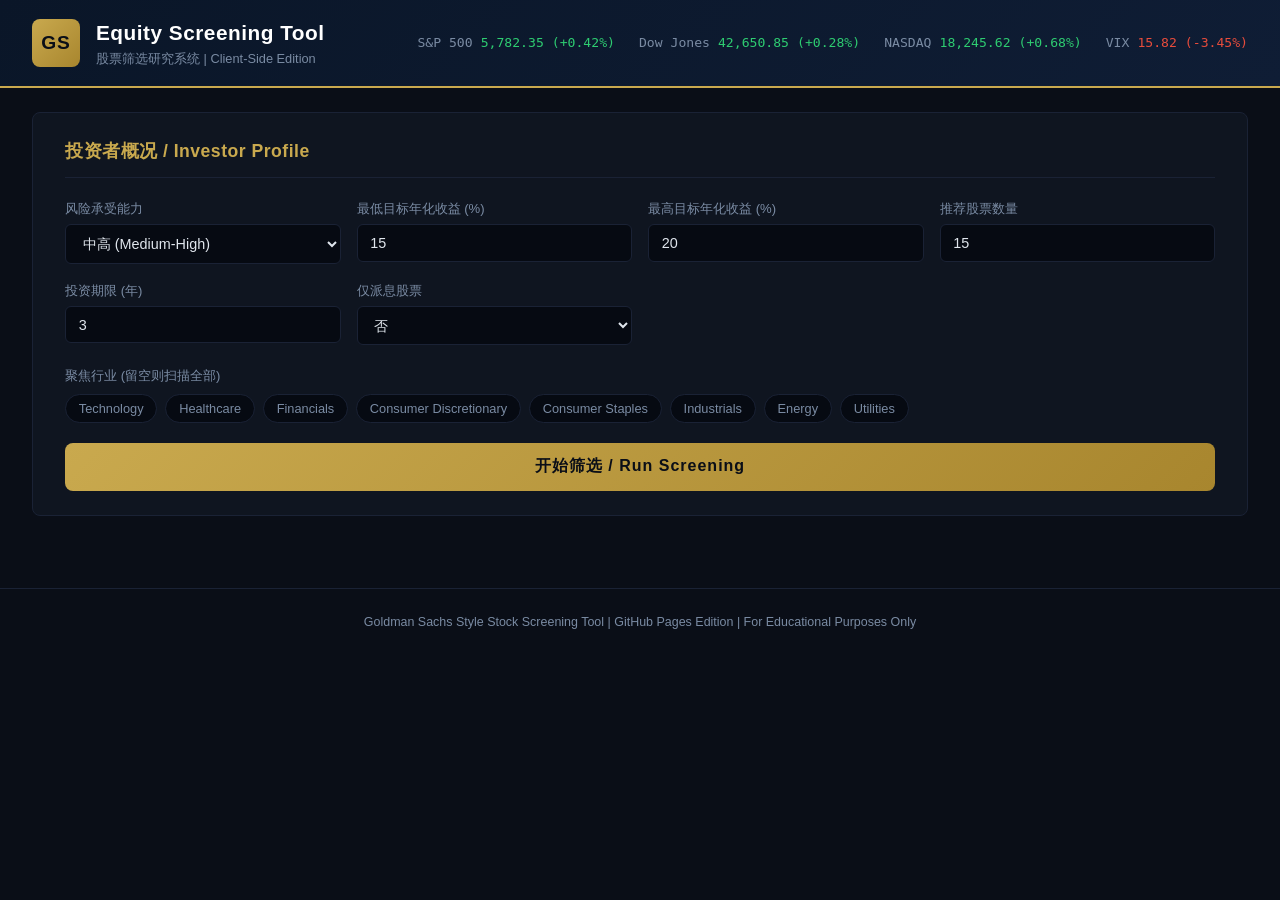
==== docs/index.html @ 36042ef0 "feat: add GitHub Pages static site for online deployment - Pure client-side stock screening (no back" ====
<!DOCTYPE html>
<html lang="zh-CN">
<head>
    <meta charset="UTF-8">
    <meta name="viewport" content="width=device-width, initial-scale=1.0">
    <title>Goldman Sachs Style - Stock Screening Tool</title>
    <link rel="stylesheet" href="css/style.css">
</head>
<body>
    <header class="gs-header">
        <div class="header-inner">
            <div class="logo-section">
                <div class="logo-icon">GS</div>
                <div>
                    <h1>Equity Screening Tool</h1>
                    <p class="subtitle">股票筛选研究系统 | Client-Side Edition</p>
                </div>
            </div>
            <div class="market-bar" id="marketBar"></div>
        </div>
    </header>
    <main class="container">
        <section class="panel screening-panel">
            <h2 class="panel-title">投资者概况 / Investor Profile</h2>
            <form id="screenForm">
                <div class="form-grid">
                    <div class="form-group">
                        <label>风险承受能力</label>
                        <select id="risk"><option value="low">低 (Low)</option><option value="medium-low">中低 (Medium-Low)</option><option value="medium">中等 (Medium)</option><option value="medium-high" selected>中高 (Medium-High)</option><option value="high">高 (High)</option></select>
                    </div>
                    <div class="form-group"><label>最低目标年化收益 (%)</label><input type="number" id="returnMin" value="15" min="1" max="100"></div>
                    <div class="form-group"><label>最高目标年化收益 (%)</label><input type="number" id="returnMax" value="20" min="1" max="100"></div>
                    <div class="form-group"><label>推荐股票数量</label><input type="number" id="top" value="15" min="1" max="25"></div>
                    <div class="form-group"><label>投资期限 (年)</label><input type="number" id="horizon" value="3" min="1" max="10"></div>
                    <div class="form-group"><label>仅派息股票</label><select id="requireDividend"><option value="false" selected>否</option><option value="true">是</option></select></div>
                </div>
                <div class="form-group sectors-group">
                    <label>聚焦行业 (留空则扫描全部)</label>
                    <div class="sector-tags" id="sectorTags">
                        <button type="button" class="sector-tag" data-sector="Technology">Technology</button>
                        <button type="button" class="sector-tag" data-sector="Healthcare">Healthcare</button>
                        <button type="button" class="sector-tag" data-sector="Financials">Financials</button>
                        <button type="button" class="sector-tag" data-sector="Consumer Discretionary">Consumer Discretionary</button>
                        <button type="button" class="sector-tag" data-sector="Consumer Staples">Consumer Staples</button>
                        <button type="button" class="sector-tag" data-sector="Industrials">Industrials</button>
                        <button type="button" class="sector-tag" data-sector="Energy">Energy</button>
                        <button type="button" class="sector-tag" data-sector="Utilities">Utilities</button>
                    </div>
                </div>
                <button type="submit" class="btn-primary" id="runBtn">
                    <span class="btn-text">开始筛选 / Run Screening</span>
                    <span class="btn-loading" style="display:none;">分析中...</span>
                </button>
            </form>
        </section>
        <section class="panel loading-panel" id="loadingPanel" style="display:none;">
            <div class="loading-content"><div class="spinner"></div><p id="loadingText">正在扫描市场数据...</p><div class="progress-bar"><div class="progress-fill" id="progressFill"></div></div></div>
        </section>
        <div id="resultsSection" style="display:none;">
            <section class="panel report-header-panel">
                <div class="report-badge">CONFIDENTIAL</div>
                <h2>股票筛选研究报告</h2><p class="report-subtitle">EQUITY SCREENING REPORT</p>
                <div class="report-meta" id="reportMeta"></div>
            </section>
            <section class="panel"><h2 class="panel-title">执行摘要 / Executive Summary</h2><div class="summary-cards" id="summaryCards"></div><div class="top3-list" id="top3List"></div></section>
            <section class="panel"><h2 class="panel-title">综合汇总表 / Screening Summary</h2><div class="table-wrapper"><table class="gs-table" id="summaryTable"><thead><tr><th>#</th><th>代码</th><th>公司名称</th><th>行业</th><th>现价($)</th><th>综合分</th><th>推荐</th><th>风险</th><th>上行%</th><th>护城河</th></tr></thead><tbody></tbody></table></div></section>
            <section class="panel">
                <div class="tabs">
                    <button class="tab active" data-tab="peTab">P/E 估值</button><button class="tab" data-tab="growthTab">收入增长</button><button class="tab" data-tab="debtTab">债务健康</button><button class="tab" data-tab="dividendTab">股息分析</button><button class="tab" data-tab="moatTab">竞争护城河</button><button class="tab" data-tab="targetTab">目标价</button><button class="tab" data-tab="riskTab">风险评级</button><button class="tab" data-tab="entryTab">入场/止损</button>
                </div>
                <div class="tab-content active" id="peTab"><div class="table-wrapper"><table class="gs-table" id="peTable"><thead><tr><th>代码</th><th>当前P/E</th><th>远期P/E</th><th>行业均值</th><th>溢价/折价</th><th>估值判断</th></tr></thead><tbody></tbody></table></div></div>
                <div class="tab-content" id="growthTab"><div class="table-wrapper"><table class="gs-table" id="growthTable"><thead><tr><th>代码</th><th>5年CAGR</th><th>增长趋势</th><th>近年收入趋势</th></tr></thead><tbody></tbody></table></div></div>
                <div class="tab-content" id="debtTab"><div class="table-wrapper"><table class="gs-table" id="debtTable"><thead><tr><th>代码</th><th>债务/权益比</th><th>健康状态</th><th>健康分数</th><th>流动比率</th></tr></thead><tbody></tbody></table></div></div>
                <div class="tab-content" id="dividendTab"><div class="table-wrapper"><table class="gs-table" id="dividendTable"><thead><tr><th>代码</th><th>股息率</th><th>派息比率</th><th>可持续性</th><th>可持续分数</th></tr></thead><tbody></tbody></table></div></div>
                <div class="tab-content" id="moatTab"><div class="table-wrapper"><table class="gs-table" id="moatTable"><thead><tr><th>代码</th><th>护城河</th><th>综合分</th><th>品牌</th><th>转换成本</th><th>网络效应</th><th>成本优势</th><th>市场主导</th></tr></thead><tbody></tbody></table></div></div>
                <div class="tab-content" id="targetTab"><div class="table-wrapper"><table class="gs-table" id="targetTable"><thead><tr><th>代码</th><th>现价($)</th><th>看跌目标</th><th>基准目标</th><th>看涨目标</th><th>下行风险</th><th>上行空间</th></tr></thead><tbody></tbody></table></div></div>
                <div class="tab-content" id="riskTab"><div class="table-wrapper"><table class="gs-table" id="riskTable"><thead><tr><th>代码</th><th>风险评分</th><th>风险等级</th><th>Beta</th><th>主要风险因素</th></tr></thead><tbody></tbody></table></div></div>
                <div class="tab-content" id="entryTab"><div class="table-wrapper"><table class="gs-table" id="entryTable"><thead><tr><th>代码</th><th>现价($)</th><th>入场低价</th><th>入场高价</th><th>止损价</th><th>止损幅度</th></tr></thead><tbody></tbody></table></div></div>
            </section>
            <section class="panel" id="stockDetailSection" style="display:none;"><h2 class="panel-title">个股详细分析 / Stock Detail</h2><div id="stockDetail"></div></section>
            <section class="panel"><h2 class="panel-title">行业配置 / Sector Allocation</h2><div id="sectorAllocation" class="sector-alloc"></div></section>
            <section class="panel disclaimer-panel"><h3>免责声明 / Disclaimer</h3><p>本报告仅供参考，不构成任何投资建议。所有数据来源于公开市场信息，分析结果基于量化模型，可能存在偏差。投资者应根据自身情况做出独立判断，并承担相应投资风险。过往表现不代表未来收益。</p><p>This report is for informational purposes only and does not constitute investment advice. Past performance is not indicative of future results.</p></section>
        </div>
    </main>
    <footer class="gs-footer"><p>Goldman Sachs Style Stock Screening Tool | GitHub Pages Edition | For Educational Purposes Only</p></footer>
    <script src="js/data.js"></script>
    <script src="js/analyzer.js"></script>
    <script src="js/app.js"></script>
</body>
</html>
---- docs/css/style.css ----
/* Goldman Sachs Style - Professional Dark Theme */
:root {
    --gs-blue: #6ba3d6;
    --gs-gold: #c9a94e;
    --gs-dark: #0a0e17;
    --gs-darker: #060a12;
    --gs-panel: #0f1520;
    --gs-panel-border: #1a2235;
    --gs-text: #e0e6ed;
    --gs-text-dim: #7a8ba3;
    --gs-green: #2ecc71;
    --gs-red: #e74c3c;
    --gs-yellow: #f1c40f;
    --gs-orange: #e67e22;
    --font: 'Segoe UI', -apple-system, BlinkMacSystemFont, sans-serif;
    --font-mono: 'SF Mono', 'Fira Code', 'Consolas', monospace;
}

* { margin: 0; padding: 0; box-sizing: border-box; }

body {
    font-family: var(--font);
    background: var(--gs-dark);
    color: var(--gs-text);
    line-height: 1.6;
    min-height: 100vh;
}

/* Header */
.gs-header {
    background: linear-gradient(135deg, #0a1628 0%, #0f1d35 100%);
    border-bottom: 2px solid var(--gs-gold);
    padding: 0 2rem;
    position: sticky;
    top: 0;
    z-index: 100;
}
.header-inner {
    max-width: 1400px;
    margin: 0 auto;
    display: flex;
    justify-content: space-between;
    align-items: center;
    padding: 1rem 0;
}
.logo-section { display: flex; align-items: center; gap: 1rem; }
.logo-icon {
    width: 48px; height: 48px;
    background: linear-gradient(135deg, var(--gs-gold), #a8862e);
    border-radius: 8px;
    display: flex; align-items: center; justify-content: center;
    font-weight: 800; font-size: 1.2rem; color: #0a0e17;
    letter-spacing: 1px;
}
.gs-header h1 { font-size: 1.3rem; color: #fff; font-weight: 600; letter-spacing: 0.5px; }
.subtitle { font-size: 0.8rem; color: var(--gs-text-dim); }
.market-bar { display: flex; gap: 1.5rem; font-size: 0.82rem; font-family: var(--font-mono); }
.market-item { display: flex; gap: 0.5rem; align-items: center; }
.market-item .name { color: var(--gs-text-dim); }
.market-item .positive { color: var(--gs-green); }
.market-item .negative { color: var(--gs-red); }

/* Container */
.container { max-width: 1400px; margin: 0 auto; padding: 1.5rem 2rem 3rem; }

/* Panels */
.panel {
    background: var(--gs-panel);
    border: 1px solid var(--gs-panel-border);
    border-radius: 8px;
    padding: 1.5rem 2rem;
    margin-bottom: 1.5rem;
}
.panel-title {
    font-size: 1.1rem; font-weight: 600; color: var(--gs-gold);
    border-bottom: 1px solid var(--gs-panel-border);
    padding-bottom: 0.75rem; margin-bottom: 1.25rem;
    letter-spacing: 0.5px;
}

/* Form */
.form-grid {
    display: grid;
    grid-template-columns: repeat(auto-fill, minmax(220px, 1fr));
    gap: 1rem;
    margin-bottom: 1.25rem;
}
.form-group label {
    display: block; font-size: 0.82rem; color: var(--gs-text-dim);
    margin-bottom: 0.35rem; font-weight: 500;
}
.form-group select, .form-group input {
    width: 100%; padding: 0.6rem 0.8rem;
    background: var(--gs-darker); border: 1px solid var(--gs-panel-border);
    border-radius: 6px; color: var(--gs-text); font-size: 0.9rem;
    font-family: var(--font);
    transition: border-color 0.2s;
}
.form-group select:focus, .form-group input:focus {
    outline: none; border-color: var(--gs-blue);
}
.sectors-group { margin-bottom: 1.25rem; }
.sector-tags { display: flex; flex-wrap: wrap; gap: 0.5rem; margin-top: 0.5rem; }
.sector-tag {
    padding: 0.35rem 0.8rem; border-radius: 20px;
    background: var(--gs-darker); border: 1px solid var(--gs-panel-border);
    color: var(--gs-text-dim); cursor: pointer; font-size: 0.8rem;
    transition: all 0.2s; font-family: var(--font);
}
.sector-tag:hover { border-color: var(--gs-blue); color: var(--gs-blue); }
.sector-tag.active {
    background: rgba(107, 163, 214, 0.15); border-color: var(--gs-blue);
    color: var(--gs-blue); font-weight: 600;
}

/* Button */
.btn-primary {
    display: block; width: 100%; padding: 0.85rem;
    background: linear-gradient(135deg, var(--gs-gold), #a8862e);
    border: none; border-radius: 8px; color: #0a0e17;
    font-size: 1rem; font-weight: 700; cursor: pointer;
    letter-spacing: 1px; transition: all 0.3s;
    font-family: var(--font);
}
.btn-primary:hover { transform: translateY(-1px); box-shadow: 0 4px 20px rgba(201,169,78,0.3); }
.btn-primary:disabled { opacity: 0.6; cursor: not-allowed; transform: none; }

/* Loading */
.loading-panel { text-align: center; padding: 3rem; }
.spinner {
    width: 48px; height: 48px; margin: 0 auto 1.5rem;
    border: 3px solid var(--gs-panel-border); border-top-color: var(--gs-gold);
    border-radius: 50%; animation: spin 1s linear infinite;
}
@keyframes spin { to { transform: rotate(360deg); } }
.progress-bar {
    width: 300px; height: 4px; background: var(--gs-darker);
    border-radius: 4px; margin: 1rem auto 0; overflow: hidden;
}
.progress-fill {
    height: 100%; background: var(--gs-gold); border-radius: 4px;
    width: 0%; transition: width 0.5s;
}

/* Report Header */
.report-header-panel { text-align: center; position: relative; padding: 2rem; }
.report-badge {
    position: absolute; top: 1rem; right: 1.5rem;
    background: rgba(231, 76, 60, 0.15); color: var(--gs-red);
    padding: 0.25rem 0.75rem; border-radius: 4px; font-size: 0.72rem;
    font-weight: 700; letter-spacing: 1.5px; border: 1px solid rgba(231,76,60,0.3);
}
.report-header-panel h2 { font-size: 1.5rem; color: #fff; margin-bottom: 0.25rem; }
.report-subtitle { color: var(--gs-text-dim); font-size: 0.9rem; margin-bottom: 1.25rem; }
.report-meta {
    display: flex; justify-content: center; gap: 2rem; flex-wrap: wrap;
    font-size: 0.85rem; color: var(--gs-text-dim);
}
.report-meta span { display: flex; align-items: center; gap: 0.4rem; }
.report-meta .label { color: var(--gs-text-dim); }
.report-meta .value { color: var(--gs-text); font-weight: 600; }

/* Summary Cards */
.summary-cards {
    display: grid; grid-template-columns: repeat(auto-fit, minmax(180px, 1fr));
    gap: 1rem; margin-bottom: 1.5rem;
}
.summary-card {
    background: var(--gs-darker); border: 1px solid var(--gs-panel-border);
    border-radius: 8px; padding: 1.2rem; text-align: center;
}
.summary-card .card-value {
    font-size: 1.8rem; font-weight: 700; font-family: var(--font-mono);
    margin-bottom: 0.25rem;
}
.summary-card .card-label { font-size: 0.78rem; color: var(--gs-text-dim); }
.card-value.score { color: var(--gs-blue); }
.card-value.risk { color: var(--gs-yellow); }
.card-value.upside { color: var(--gs-green); }
.card-value.count { color: var(--gs-gold); }

.top3-list { margin-top: 1rem; }
.top3-item {
    display: flex; align-items: center; gap: 1rem;
    padding: 0.75rem 1rem; background: var(--gs-darker);
    border-radius: 6px; margin-bottom: 0.5rem;
    border-left: 3px solid var(--gs-gold);
}
.top3-rank {
    font-size: 1.4rem; font-weight: 800; color: var(--gs-gold);
    width: 2rem; text-align: center;
}
.top3-ticker { font-weight: 700; color: var(--gs-blue); font-family: var(--font-mono); min-width: 60px; }
.top3-name { color: var(--gs-text-dim); flex: 1; }
.top3-score { font-weight: 700; font-family: var(--font-mono); }
.top3-rec {
    padding: 0.2rem 0.6rem; border-radius: 4px; font-size: 0.78rem; font-weight: 600;
}
.rec-strong { background: rgba(46,204,113,0.15); color: var(--gs-green); }
.rec-buy { background: rgba(107,163,214,0.15); color: var(--gs-blue); }
.rec-hold { background: rgba(241,196,15,0.15); color: var(--gs-yellow); }
.rec-caution { background: rgba(230,126,34,0.15); color: var(--gs-orange); }
.rec-sell { background: rgba(231,76,60,0.15); color: var(--gs-red); }

/* Tables */
.table-wrapper { overflow-x: auto; }
.gs-table {
    width: 100%; border-collapse: collapse; font-size: 0.85rem;
    font-family: var(--font-mono);
}
.gs-table th {
    background: var(--gs-darker); color: var(--gs-gold);
    padding: 0.7rem 0.8rem; text-align: left; font-weight: 600;
    font-size: 0.78rem; letter-spacing: 0.5px;
    border-bottom: 2px solid var(--gs-panel-border);
    white-space: nowrap;
}
.gs-table td {
    padding: 0.6rem 0.8rem; border-bottom: 1px solid var(--gs-panel-border);
    white-space: nowrap;
}
.gs-table tbody tr { transition: background 0.15s; cursor: pointer; }
.gs-table tbody tr:hover { background: rgba(107,163,214,0.08); }
.positive { color: var(--gs-green); }
.negative { color: var(--gs-red); }
.neutral { color: var(--gs-yellow); }
.dim { color: var(--gs-text-dim); }

/* Score bar */
.score-bar {
    display: inline-flex; align-items: center; gap: 0.5rem;
}
.score-bar-bg {
    width: 60px; height: 6px; background: var(--gs-darker);
    border-radius: 3px; overflow: hidden; display: inline-block;
}
.score-bar-fill { height: 100%; border-radius: 3px; transition: width 0.5s; }

/* Moat badge */
.moat-badge {
    padding: 0.15rem 0.5rem; border-radius: 4px; font-size: 0.78rem; font-weight: 600;
}
.moat-strong { background: rgba(46,204,113,0.15); color: var(--gs-green); }
.moat-moderate { background: rgba(241,196,15,0.15); color: var(--gs-yellow); }
.moat-weak { background: rgba(231,76,60,0.15); color: var(--gs-red); }

/* Tabs */
.tabs {
    display: flex; flex-wrap: wrap; gap: 0.25rem;
    border-bottom: 2px solid var(--gs-panel-border);
    margin-bottom: 1.25rem;
}
.tab {
    padding: 0.6rem 1rem; background: none; border: none;
    color: var(--gs-text-dim); cursor: pointer; font-size: 0.82rem;
    font-weight: 500; border-bottom: 2px solid transparent;
    margin-bottom: -2px; transition: all 0.2s;
    font-family: var(--font);
}
.tab:hover { color: var(--gs-text); }
.tab.active { color: var(--gs-gold); border-bottom-color: var(--gs-gold); font-weight: 600; }
.tab-content { display: none; }
.tab-content.active { display: block; }

/* Sector Allocation */
.sector-alloc { display: grid; gap: 0.6rem; }
.alloc-row {
    display: flex; align-items: center; gap: 1rem;
    padding: 0.4rem 0;
}
.alloc-label { min-width: 180px; font-size: 0.85rem; }
.alloc-bar-bg {
    flex: 1; height: 22px; background: var(--gs-darker);
    border-radius: 4px; overflow: hidden; position: relative;
}
.alloc-bar-fill {
    height: 100%; border-radius: 4px;
    background: linear-gradient(90deg, var(--gs-blue), rgba(107,163,214,0.5));
    transition: width 0.8s ease;
}
.alloc-pct {
    min-width: 50px; text-align: right; font-family: var(--font-mono);
    font-size: 0.85rem; color: var(--gs-text-dim);
}

/* Stock detail */
.detail-grid {
    display: grid; grid-template-columns: repeat(auto-fit, minmax(300px, 1fr));
    gap: 1.25rem;
}
.detail-section {
    background: var(--gs-darker); border-radius: 8px; padding: 1.25rem;
    border: 1px solid var(--gs-panel-border);
}
.detail-section h4 {
    color: var(--gs-gold); font-size: 0.9rem; margin-bottom: 0.75rem;
    border-bottom: 1px solid var(--gs-panel-border); padding-bottom: 0.5rem;
}
.detail-row {
    display: flex; justify-content: space-between;
    padding: 0.3rem 0; font-size: 0.85rem;
}
.detail-row .label { color: var(--gs-text-dim); }
.detail-row .value { font-weight: 600; font-family: var(--font-mono); }
.detail-close {
    float: right; background: none; border: 1px solid var(--gs-panel-border);
    color: var(--gs-text-dim); padding: 0.3rem 0.8rem; border-radius: 4px;
    cursor: pointer; font-family: var(--font); transition: all 0.2s;
}
.detail-close:hover { border-color: var(--gs-red); color: var(--gs-red); }

/* Disclaimer */
.disclaimer-panel {
    font-size: 0.8rem; color: var(--gs-text-dim); line-height: 1.8;
    border-top: 2px solid var(--gs-gold);
}
.disclaimer-panel h3 { color: var(--gs-text-dim); font-size: 0.85rem; margin-bottom: 0.75rem; }

/* Footer */
.gs-footer {
    text-align: center; padding: 1.5rem; color: var(--gs-text-dim);
    font-size: 0.78rem; border-top: 1px solid var(--gs-panel-border);
}

/* Responsive */
@media (max-width: 768px) {
    .container { padding: 1rem; }
    .header-inner { flex-direction: column; gap: 0.75rem; }
    .market-bar { flex-wrap: wrap; justify-content: center; }
    .form-grid { grid-template-columns: 1fr 1fr; }
    .report-meta { flex-direction: column; gap: 0.5rem; }
    .tabs { overflow-x: auto; flex-wrap: nowrap; }
    .tab { white-space: nowrap; }
}

@media (max-width: 480px) {
    .form-grid { grid-template-columns: 1fr; }
}
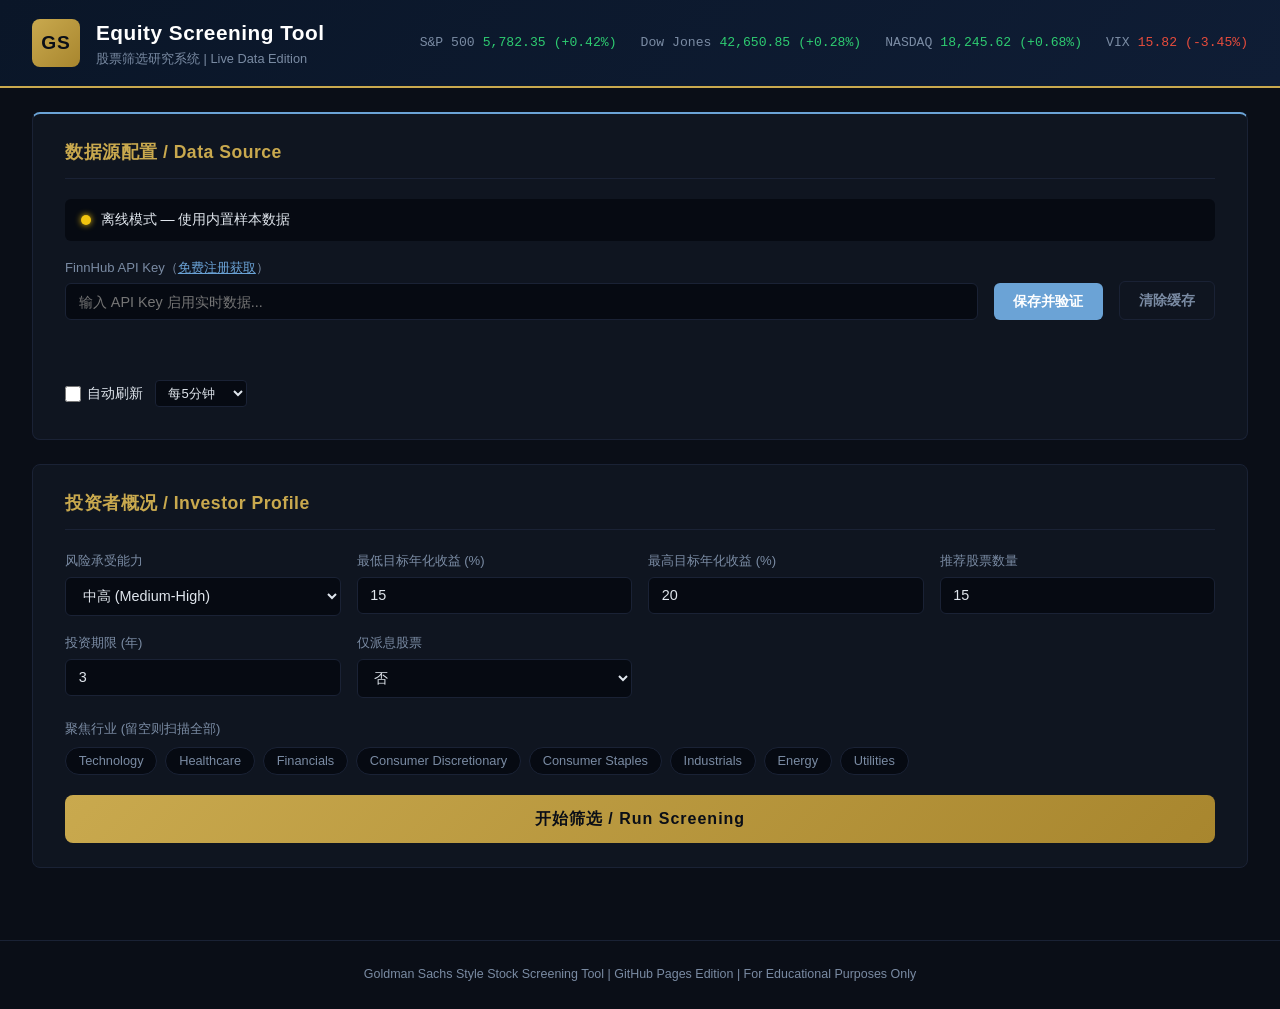
==== commit 9f65c514: "feat: add real-time data support via FinnHub API with auto-refresh Integrate FinnHub API for live st" ====
--- a/docs/index.html
+++ b/docs/index.html
@@ -13,13 +13,50 @@
                 <div class="logo-icon">GS</div>
                 <div>
                     <h1>Equity Screening Tool</h1>
-                    <p class="subtitle">股票筛选研究系统 | Client-Side Edition</p>
+                    <p class="subtitle">股票筛选研究系统 | Live Data Edition</p>
                 </div>
             </div>
             <div class="market-bar" id="marketBar"></div>
         </div>
     </header>
     <main class="container">
+        <!-- Data Source Configuration -->
+        <section class="panel data-source-panel">
+            <h2 class="panel-title">数据源配置 / Data Source</h2>
+            <div class="data-source-status" id="dataSourceStatus">
+                <span class="status-dot offline"></span>
+                <span id="dataStatusText">离线模式 — 使用内置样本数据</span>
+                <span class="last-update" id="lastUpdateTime"></span>
+            </div>
+            <div class="api-key-section">
+                <div class="form-grid" style="grid-template-columns: 1fr auto auto;">
+                    <div class="form-group">
+                        <label>FinnHub API Key（<a href="https://finnhub.io/register" target="_blank" style="color:var(--gs-blue)">免费注册获取</a>）</label>
+                        <input type="password" id="apiKeyInput" placeholder="输入 API Key 启用实时数据..." value="">
+                    </div>
+                    <div class="form-group" style="align-self:end">
+                        <button type="button" class="btn-secondary" id="saveKeyBtn">保存并验证</button>
+                    </div>
+                    <div class="form-group" style="align-self:end">
+                        <button type="button" class="btn-secondary btn-outline" id="clearCacheBtn">清除缓存</button>
+                    </div>
+                </div>
+                <div id="keyValidation" class="key-validation"></div>
+            </div>
+            <div class="refresh-controls">
+                <label class="toggle-label">
+                    <input type="checkbox" id="autoRefreshToggle"> 自动刷新
+                </label>
+                <select id="refreshInterval" style="width:auto;padding:4px 8px;font-size:0.82rem;background:var(--gs-darker);border:1px solid var(--gs-panel-border);border-radius:4px;color:var(--gs-text);">
+                    <option value="60">每1分钟</option>
+                    <option value="300" selected>每5分钟</option>
+                    <option value="600">每10分钟</option>
+                    <option value="1800">每30分钟</option>
+                </select>
+                <span class="dim" style="font-size:0.78rem;margin-left:0.5rem" id="refreshCountdown"></span>
+            </div>
+        </section>
+
         <section class="panel screening-panel">
             <h2 class="panel-title">投资者概况 / Investor Profile</h2>
             <form id="screenForm">
@@ -84,6 +121,7 @@
     </main>
     <footer class="gs-footer"><p>Goldman Sachs Style Stock Screening Tool | GitHub Pages Edition | For Educational Purposes Only</p></footer>
     <script src="js/data.js"></script>
+    <script src="js/live_data.js"></script>
     <script src="js/analyzer.js"></script>
     <script src="js/app.js"></script>
 </body>
--- a/docs/css/style.css
+++ b/docs/css/style.css
@@ -336,3 +336,64 @@
 @media (max-width: 480px) {
     .form-grid { grid-template-columns: 1fr; }
 }
+
+/* Data Source Panel */
+.data-source-panel { border-top: 2px solid var(--gs-blue); }
+.data-source-status {
+    display: flex; align-items: center; gap: 0.6rem;
+    padding: 0.6rem 1rem; background: var(--gs-darker);
+    border-radius: 6px; margin-bottom: 1rem; font-size: 0.88rem;
+}
+.status-dot {
+    width: 10px; height: 10px; border-radius: 50%;
+    display: inline-block; flex-shrink: 0;
+}
+.status-dot.online { background: var(--gs-green); box-shadow: 0 0 6px var(--gs-green); }
+.status-dot.offline { background: var(--gs-yellow); box-shadow: 0 0 6px var(--gs-yellow); }
+.status-dot.error { background: var(--gs-red); box-shadow: 0 0 6px var(--gs-red); }
+.status-dot.loading { background: var(--gs-blue); animation: pulse 1s infinite; }
+@keyframes pulse { 0%,100% { opacity:1; } 50% { opacity:0.4; } }
+.last-update { margin-left: auto; font-size: 0.78rem; color: var(--gs-text-dim); font-family: var(--font-mono); }
+
+.api-key-section { margin-bottom: 1rem; }
+.btn-secondary {
+    padding: 0.6rem 1.2rem; background: var(--gs-blue);
+    border: none; border-radius: 6px; color: #fff;
+    font-size: 0.85rem; font-weight: 600; cursor: pointer;
+    font-family: var(--font); transition: all 0.2s;
+}
+.btn-secondary:hover { background: #5a92c5; }
+.btn-secondary.btn-outline {
+    background: transparent; border: 1px solid var(--gs-panel-border);
+    color: var(--gs-text-dim);
+}
+.btn-secondary.btn-outline:hover { border-color: var(--gs-red); color: var(--gs-red); }
+
+.key-validation {
+    margin-top: 0.5rem; font-size: 0.82rem; min-height: 1.2em;
+}
+.key-validation.valid { color: var(--gs-green); }
+.key-validation.invalid { color: var(--gs-red); }
+.key-validation.checking { color: var(--gs-blue); }
+
+.refresh-controls {
+    display: flex; align-items: center; gap: 0.75rem;
+    padding: 0.5rem 0; font-size: 0.85rem;
+}
+.toggle-label {
+    display: flex; align-items: center; gap: 0.4rem;
+    cursor: pointer; user-select: none;
+}
+.toggle-label input[type="checkbox"] {
+    accent-color: var(--gs-gold); width: 16px; height: 16px; cursor: pointer;
+}
+
+/* Live data badge on table rows */
+.live-badge {
+    display: inline-block; font-size: 0.65rem; padding: 1px 5px;
+    border-radius: 3px; font-weight: 700; letter-spacing: 0.5px;
+    vertical-align: middle; margin-left: 4px;
+}
+.live-badge.live { background: rgba(46,204,113,0.15); color: var(--gs-green); }
+.live-badge.cached { background: rgba(107,163,214,0.15); color: var(--gs-blue); }
+.live-badge.sample { background: rgba(241,196,15,0.15); color: var(--gs-yellow); }
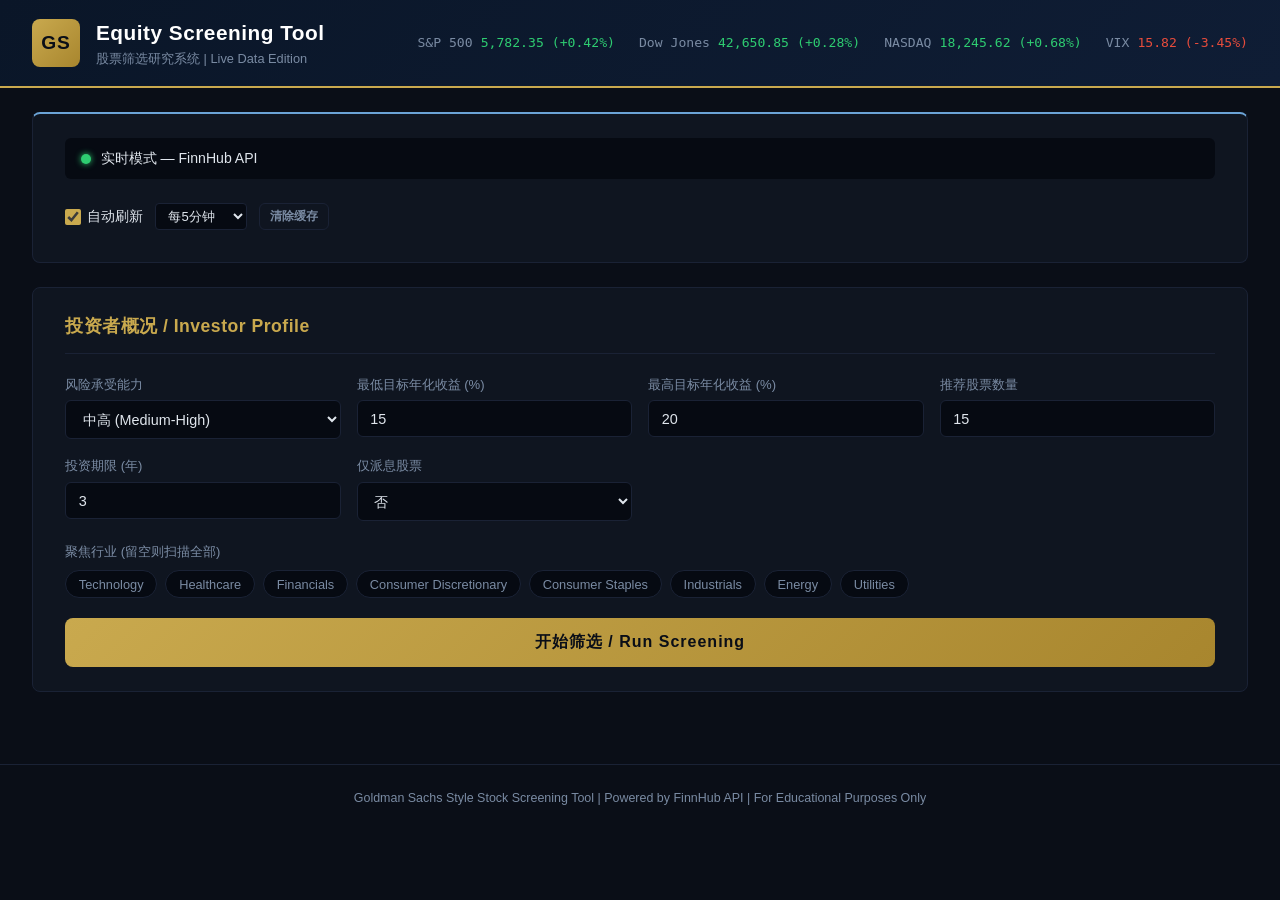
==== commit 593f45a8: "feat: embed FinnHub API key and add OpenBB-inspired analysis modules - Embed API key directly, remov" ====
--- a/docs/index.html
+++ b/docs/index.html
@@ -20,39 +20,23 @@
         </div>
     </header>
     <main class="container">
-        <!-- Data Source Configuration -->
+        <!-- Data Status Bar -->
         <section class="panel data-source-panel">
-            <h2 class="panel-title">数据源配置 / Data Source</h2>
             <div class="data-source-status" id="dataSourceStatus">
-                <span class="status-dot offline"></span>
-                <span id="dataStatusText">离线模式 — 使用内置样本数据</span>
+                <span class="status-dot online"></span>
+                <span id="dataStatusText">实时模式 — FinnHub API</span>
                 <span class="last-update" id="lastUpdateTime"></span>
-            </div>
-            <div class="api-key-section">
-                <div class="form-grid" style="grid-template-columns: 1fr auto auto;">
-                    <div class="form-group">
-                        <label>FinnHub API Key（<a href="https://finnhub.io/register" target="_blank" style="color:var(--gs-blue)">免费注册获取</a>）</label>
-                        <input type="password" id="apiKeyInput" placeholder="输入 API Key 启用实时数据..." value="">
-                    </div>
-                    <div class="form-group" style="align-self:end">
-                        <button type="button" class="btn-secondary" id="saveKeyBtn">保存并验证</button>
-                    </div>
-                    <div class="form-group" style="align-self:end">
-                        <button type="button" class="btn-secondary btn-outline" id="clearCacheBtn">清除缓存</button>
-                    </div>
-                </div>
-                <div id="keyValidation" class="key-validation"></div>
             </div>
             <div class="refresh-controls">
                 <label class="toggle-label">
-                    <input type="checkbox" id="autoRefreshToggle"> 自动刷新
+                    <input type="checkbox" id="autoRefreshToggle" checked> 自动刷新
                 </label>
                 <select id="refreshInterval" style="width:auto;padding:4px 8px;font-size:0.82rem;background:var(--gs-darker);border:1px solid var(--gs-panel-border);border-radius:4px;color:var(--gs-text);">
-                    <option value="60">每1分钟</option>
                     <option value="300" selected>每5分钟</option>
                     <option value="600">每10分钟</option>
                     <option value="1800">每30分钟</option>
                 </select>
+                <button type="button" class="btn-secondary btn-outline btn-sm" id="clearCacheBtn">清除缓存</button>
                 <span class="dim" style="font-size:0.78rem;margin-left:0.5rem" id="refreshCountdown"></span>
             </div>
         </section>
@@ -99,27 +83,66 @@
                 <h2>股票筛选研究报告</h2><p class="report-subtitle">EQUITY SCREENING REPORT</p>
                 <div class="report-meta" id="reportMeta"></div>
             </section>
+
+            <!-- Multi-Dimensional Score Dashboard -->
             <section class="panel"><h2 class="panel-title">执行摘要 / Executive Summary</h2><div class="summary-cards" id="summaryCards"></div><div class="top3-list" id="top3List"></div></section>
-            <section class="panel"><h2 class="panel-title">综合汇总表 / Screening Summary</h2><div class="table-wrapper"><table class="gs-table" id="summaryTable"><thead><tr><th>#</th><th>代码</th><th>公司名称</th><th>行业</th><th>现价($)</th><th>综合分</th><th>推荐</th><th>风险</th><th>上行%</th><th>护城河</th></tr></thead><tbody></tbody></table></div></section>
+
+            <!-- Comprehensive Summary Table -->
+            <section class="panel"><h2 class="panel-title">综合汇总表 / Screening Summary</h2><div class="table-wrapper"><table class="gs-table" id="summaryTable"><thead><tr><th>#</th><th>代码</th><th>公司名称</th><th>行业</th><th>现价($)</th><th>综合分</th><th>推荐</th><th>风险</th><th>上行%</th><th>护城河</th><th>质量</th><th>技术</th></tr></thead><tbody></tbody></table></div></section>
+
+            <!-- Analysis Tabs -->
             <section class="panel">
                 <div class="tabs">
-                    <button class="tab active" data-tab="peTab">P/E 估值</button><button class="tab" data-tab="growthTab">收入增长</button><button class="tab" data-tab="debtTab">债务健康</button><button class="tab" data-tab="dividendTab">股息分析</button><button class="tab" data-tab="moatTab">竞争护城河</button><button class="tab" data-tab="targetTab">目标价</button><button class="tab" data-tab="riskTab">风险评级</button><button class="tab" data-tab="entryTab">入场/止损</button>
+                    <button class="tab active" data-tab="technicalTab">技术分析</button>
+                    <button class="tab" data-tab="valuationTab">多维估值</button>
+                    <button class="tab" data-tab="qualityTab">质量评分</button>
+                    <button class="tab" data-tab="cashflowTab">现金流</button>
+                    <button class="tab" data-tab="analystTab">分析师</button>
+                    <button class="tab" data-tab="peTab">P/E 估值</button>
+                    <button class="tab" data-tab="growthTab">收入增长</button>
+                    <button class="tab" data-tab="debtTab">债务健康</button>
+                    <button class="tab" data-tab="dividendTab">股息分析</button>
+                    <button class="tab" data-tab="moatTab">竞争护城河</button>
+                    <button class="tab" data-tab="targetTab">目标价</button>
+                    <button class="tab" data-tab="riskTab">风险评级</button>
+                    <button class="tab" data-tab="entryTab">入场/止损</button>
                 </div>
-                <div class="tab-content active" id="peTab"><div class="table-wrapper"><table class="gs-table" id="peTable"><thead><tr><th>代码</th><th>当前P/E</th><th>远期P/E</th><th>行业均值</th><th>溢价/折价</th><th>估值判断</th></tr></thead><tbody></tbody></table></div></div>
-                <div class="tab-content" id="growthTab"><div class="table-wrapper"><table class="gs-table" id="growthTable"><thead><tr><th>代码</th><th>5年CAGR</th><th>增长趋势</th><th>近年收入趋势</th></tr></thead><tbody></tbody></table></div></div>
-                <div class="tab-content" id="debtTab"><div class="table-wrapper"><table class="gs-table" id="debtTable"><thead><tr><th>代码</th><th>债务/权益比</th><th>健康状态</th><th>健康分数</th><th>流动比率</th></tr></thead><tbody></tbody></table></div></div>
-                <div class="tab-content" id="dividendTab"><div class="table-wrapper"><table class="gs-table" id="dividendTable"><thead><tr><th>代码</th><th>股息率</th><th>派息比率</th><th>可持续性</th><th>可持续分数</th></tr></thead><tbody></tbody></table></div></div>
+
+                <!-- Technical Analysis (NEW) -->
+                <div class="tab-content active" id="technicalTab"><div class="table-wrapper"><table class="gs-table" id="technicalTable"><thead><tr><th>代码</th><th>技术评分</th><th>信号</th><th>MA交叉</th><th>价格vs50MA</th><th>价格vs200MA</th><th>52周位置</th><th>波动率</th><th>量比</th></tr></thead><tbody></tbody></table></div></div>
+
+                <!-- Multi-Factor Valuation (NEW) -->
+                <div class="tab-content" id="valuationTab"><div class="table-wrapper"><table class="gs-table" id="valuationTable"><thead><tr><th>代码</th><th>估值评分</th><th>估值判断</th><th>P/E</th><th>P/B</th><th>P/S</th><th>PEG</th><th>EV/EBITDA</th><th>公允价值</th><th>偏离%</th></tr></thead><tbody></tbody></table></div></div>
+
+                <!-- Quality Score (NEW) -->
+                <div class="tab-content" id="qualityTab"><div class="table-wrapper"><table class="gs-table" id="qualityTable"><thead><tr><th>代码</th><th>质量评分</th><th>评级</th><th>盈利能力</th><th>财务强度</th><th>增长持续</th><th>ROE</th><th>ROA</th><th>ROIC</th></tr></thead><tbody></tbody></table></div></div>
+
+                <!-- Cash Flow (NEW) -->
+                <div class="tab-content" id="cashflowTab"><div class="table-wrapper"><table class="gs-table" id="cashflowTable"><thead><tr><th>代码</th><th>现金流评分</th><th>评级</th><th>FCF收益率</th><th>FCF利润率</th><th>FCF 5年CAGR</th><th>每股现金</th><th>每股FCF</th></tr></thead><tbody></tbody></table></div></div>
+
+                <!-- Analyst Consensus (NEW) -->
+                <div class="tab-content" id="analystTab"><div class="table-wrapper"><table class="gs-table" id="analystTable"><thead><tr><th>代码</th><th>共识</th><th>评分</th><th>强烈买入</th><th>买入</th><th>持有</th><th>卖出</th><th>强烈卖出</th><th>买入占比</th></tr></thead><tbody></tbody></table></div></div>
+
+                <!-- Original tabs -->
+                <div class="tab-content" id="peTab"><div class="table-wrapper"><table class="gs-table" id="peTable"><thead><tr><th>代码</th><th>当前P/E</th><th>远期P/E</th><th>行业均值</th><th>溢价/折价</th><th>估值判断</th></tr></thead><tbody></tbody></table></div></div>
+                <div class="tab-content" id="growthTab"><div class="table-wrapper"><table class="gs-table" id="growthTable"><thead><tr><th>代码</th><th>5年CAGR</th><th>EPS增长3Y</th><th>EPS增长5Y</th><th>增长趋势</th><th>近年收入趋势</th></tr></thead><tbody></tbody></table></div></div>
+                <div class="tab-content" id="debtTab"><div class="table-wrapper"><table class="gs-table" id="debtTable"><thead><tr><th>代码</th><th>债务/权益比</th><th>健康状态</th><th>健康分数</th><th>流动比率</th><th>速动比率</th><th>利息覆盖</th></tr></thead><tbody></tbody></table></div></div>
+                <div class="tab-content" id="dividendTab"><div class="table-wrapper"><table class="gs-table" id="dividendTable"><thead><tr><th>代码</th><th>股息率</th><th>派息比率</th><th>可持续性</th><th>可持续分数</th><th>5年股息增长</th></tr></thead><tbody></tbody></table></div></div>
                 <div class="tab-content" id="moatTab"><div class="table-wrapper"><table class="gs-table" id="moatTable"><thead><tr><th>代码</th><th>护城河</th><th>综合分</th><th>品牌</th><th>转换成本</th><th>网络效应</th><th>成本优势</th><th>市场主导</th></tr></thead><tbody></tbody></table></div></div>
                 <div class="tab-content" id="targetTab"><div class="table-wrapper"><table class="gs-table" id="targetTable"><thead><tr><th>代码</th><th>现价($)</th><th>看跌目标</th><th>基准目标</th><th>看涨目标</th><th>下行风险</th><th>上行空间</th></tr></thead><tbody></tbody></table></div></div>
                 <div class="tab-content" id="riskTab"><div class="table-wrapper"><table class="gs-table" id="riskTable"><thead><tr><th>代码</th><th>风险评分</th><th>风险等级</th><th>Beta</th><th>主要风险因素</th></tr></thead><tbody></tbody></table></div></div>
                 <div class="tab-content" id="entryTab"><div class="table-wrapper"><table class="gs-table" id="entryTable"><thead><tr><th>代码</th><th>现价($)</th><th>入场低价</th><th>入场高价</th><th>止损价</th><th>止损幅度</th></tr></thead><tbody></tbody></table></div></div>
             </section>
+
+            <!-- Multi-Dimension Radar Summary -->
+            <section class="panel"><h2 class="panel-title">多维评分雷达 / Multi-Dimension Scores</h2><div id="radarSection" class="radar-grid"></div></section>
+
             <section class="panel" id="stockDetailSection" style="display:none;"><h2 class="panel-title">个股详细分析 / Stock Detail</h2><div id="stockDetail"></div></section>
             <section class="panel"><h2 class="panel-title">行业配置 / Sector Allocation</h2><div id="sectorAllocation" class="sector-alloc"></div></section>
             <section class="panel disclaimer-panel"><h3>免责声明 / Disclaimer</h3><p>本报告仅供参考，不构成任何投资建议。所有数据来源于公开市场信息，分析结果基于量化模型，可能存在偏差。投资者应根据自身情况做出独立判断，并承担相应投资风险。过往表现不代表未来收益。</p><p>This report is for informational purposes only and does not constitute investment advice. Past performance is not indicative of future results.</p></section>
         </div>
     </main>
-    <footer class="gs-footer"><p>Goldman Sachs Style Stock Screening Tool | GitHub Pages Edition | For Educational Purposes Only</p></footer>
+    <footer class="gs-footer"><p>Goldman Sachs Style Stock Screening Tool | Powered by FinnHub API | For Educational Purposes Only</p></footer>
     <script src="js/data.js"></script>
     <script src="js/live_data.js"></script>
     <script src="js/analyzer.js"></script>
--- a/docs/css/style.css
+++ b/docs/css/style.css
@@ -397,3 +397,33 @@
 .live-badge.live { background: rgba(46,204,113,0.15); color: var(--gs-green); }
 .live-badge.cached { background: rgba(107,163,214,0.15); color: var(--gs-blue); }
 .live-badge.sample { background: rgba(241,196,15,0.15); color: var(--gs-yellow); }
+
+/* Radar / Multi-Dimension Score Cards */
+.radar-grid {
+    display: grid; grid-template-columns: repeat(auto-fill, minmax(280px, 1fr));
+    gap: 1rem;
+}
+.radar-card {
+    background: var(--gs-darker); border: 1px solid var(--gs-panel-border);
+    border-radius: 6px; padding: 1rem;
+}
+.radar-header {
+    display: flex; justify-content: space-between; align-items: center;
+    margin-bottom: 0.75rem; padding-bottom: 0.5rem; border-bottom: 1px solid var(--gs-panel-border);
+}
+.radar-ticker { font-size: 1.1rem; font-weight: 800; color: var(--gs-blue); }
+.radar-rec { font-size: 0.75rem; padding: 2px 8px; border-radius: 3px; font-weight: 600; }
+.radar-bar-row {
+    display: flex; align-items: center; gap: 0.5rem; margin-bottom: 0.35rem;
+    font-size: 0.8rem;
+}
+.radar-dim { width: 48px; color: var(--gs-text-dim); text-align: right; flex-shrink: 0; }
+.radar-bar-bg {
+    flex: 1; height: 10px; background: rgba(255,255,255,0.06);
+    border-radius: 5px; overflow: hidden;
+}
+.radar-bar-fill { height: 100%; border-radius: 5px; transition: width 0.5s ease; }
+.radar-val { width: 28px; text-align: right; font-family: var(--font-mono); font-size: 0.75rem; }
+
+/* Small button variant */
+.btn-sm { padding: 4px 10px !important; font-size: 0.78rem !important; }
